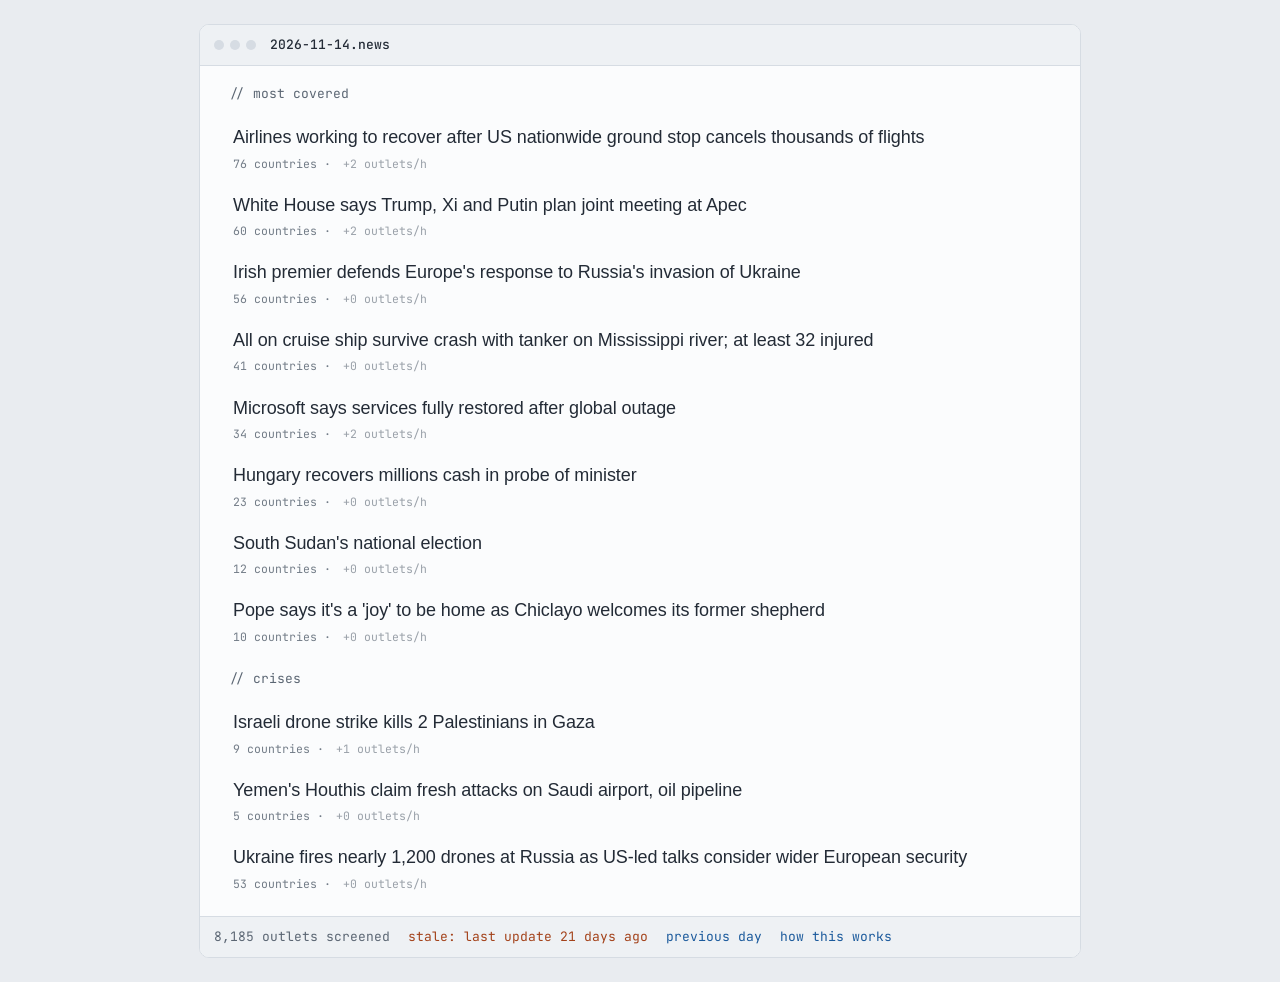
==== index.html @ 8b0b052a "update 2026-11-14T20:08Z" ====
<!doctype html>
<html lang="en">
<head>
<meta charset="utf-8">
<meta name="viewport" content="width=device-width, initial-scale=1, viewport-fit=cover">
<meta name="description" content="What most news outlets report right now, in the words they share. Built by counting, not written by anyone.">
<title>news</title>
<link rel="stylesheet" href="style.css?v=11">
</head>
<body>
<!--page-->
<div class="window">
  <div class="bar">
    <div class="dots" aria-hidden="true"><i></i><i></i><i></i></div>
    <div class="tab" id="tab">today.news</div>
  </div>
  <ol class="code" id="code" aria-live="off">
    <li class="note"><span class="c">// loading. Stories appear here, most widely reported first.</span></li>
  </ol>
  <div class="status" id="status"><span>connecting</span></div>
</div>

<script>
(function () {
  "use strict";
  var REFRESH_MS = 2 * 60 * 1000;      // a local check; new data arrives about every 15 minutes
  var STALE_MIN = 60;
  var SEEN_KEY = "plainfacts.seen";

  var shown = null;                    // payload currently on screen
  var open = {};                       // story ids the reader expanded
  var days = [];                       // archive days available
  var seen = null;                     // story ids present at the reader's previous visit
  try { seen = JSON.parse(localStorage.getItem(SEEN_KEY)); } catch (e) { seen = null; }
  if (!Array.isArray(seen)) seen = null;

  function el(tag, cls, text) {
    var e = document.createElement(tag);
    if (cls) e.className = cls;
    if (text != null) e.textContent = text;
    return e;
  }
  function plural(n, word) { return n.toLocaleString() + " " + word + (n === 1 ? "" : "s"); }
  function hhmm(iso) {
    var d = new Date(iso);
    return isNaN(d) ? "" : d.toLocaleTimeString([], { hour: "2-digit", minute: "2-digit", hour12: false });
  }
  function ago(iso) {
    var min = Math.max(0, Math.round((Date.now() - new Date(iso).getTime()) / 60000));
    if (min < 1) return "just now";
    if (min < 60) return min + " min ago";
    var h = Math.floor(min / 60);
    return h < 48 ? h + " h ago" : Math.floor(h / 24) + " days ago";
  }
  function route() {                   // "#2026-11-12" or "#2026-11-12-s123"
    var m = /^#(\d{4}-\d\d-\d\d)(?:-s(\w+))?$/.exec(location.hash);
    return m ? { day: m[1], story: m[2] || null } : null;
  }
  var TAGS = {};                       // no labels on lines (owner: just facts)

  function bars(a) {
    var max = Math.max.apply(null, a);
    if (!max) return null;
    var b = el("span", "bars");
    b.setAttribute("aria-hidden", "true");
    b.title = "new outlets per 15 minutes, last 3 hours";
    a.forEach(function (v) {
      var i = el("i");
      i.style.height = Math.max(1, Math.round(v / max * 11)) + "px";
      b.appendChild(i);
    });
    return b;
  }

  function line(l, r, day) {
    var li = el("li"), d = el("details"), s = el("summary");
    li.id = "s" + l.id;
    if (seen && seen.indexOf(l.id) < 0 && !r) li.className = "new";
    if (r && r.story === l.id) { li.className = "target"; d.open = true; }
    if (open[l.id]) d.open = true;
    d.addEventListener("toggle", function () { open[l.id] = d.open; });

    if (l.sentence) {
      s.appendChild(el("span", "t", l.sentence));
    } else {
      s.appendChild(el("span", "k", l.key));
      s.appendChild(document.createTextNode(": " + l.text));
    }
    if (l.context) s.appendChild(el("span", "ctx", l.context));
    var m = el("span", "m");
    m.appendChild(document.createTextNode((l.countries || 1) + (l.countries === 1 ? " country" : " countries") + " · "));
    var nh = l.new_hour || 0;          // pace: quiet, steady, rising, surging
    var rate = el("span", "rate " + (nh >= 30 ? "r3" : nh >= 10 ? "r2" : nh >= 3 ? "r1" : "r0"),
                  "+" + nh.toLocaleString() + " outlets/h");
    rate.title = "outlets that joined in the last hour";
    m.appendChild(rate);
    (l.show_tags || l.tags || []).forEach(function (t) {
      if (TAGS[t]) { m.appendChild(document.createTextNode(" · ")); m.appendChild(el("span", "tag", TAGS[t])); }
    });
    s.appendChild(m);
    d.appendChild(s);

    var more = el("div", "more");
    if (!l.sentence) {                  // counted words only when no sentence (normally never shown)
      var c = el("div", "counted");
      c.appendChild(document.createTextNode("counted words: "));
      c.appendChild(el("span", "k", l.key));
      c.appendChild(document.createTextNode(": " + l.text));
      more.appendChild(c);
    }
    (l.headlines || []).forEach(function (h) {
      var a = el("a", "h");
      a.href = h.u; a.target = "_blank"; a.rel = "noopener noreferrer";
      a.appendChild(document.createTextNode("“" + h.t + "” "));
      a.appendChild(el("span", "", h.d));
      more.appendChild(a);
    });
    if ((l.links || []).length) {
      var also = el("div", "also");
      l.links.forEach(function (k) {
        var a = el("a", "", k.d);
        a.href = k.u; a.target = "_blank"; a.rel = "noopener noreferrer";
        also.appendChild(a);
      });
      more.appendChild(also);
    }
    var foot = el("div", "foot");
    var facts = ["first seen " + hhmm(l.first), l.outlets.toLocaleString() + " outlets", plural(l.wordings, "wording")];
    if (l.related) facts.push(l.related + " related");
    if (l.other_lang) facts.push(l.other_lang.toLocaleString() + " non-English");
    var fs = el("span", "", facts.join(" · "));
    var b = bars(l.spark || []);
    if (b) fs.appendChild(b);
    foot.appendChild(fs);
    var copy = el("button", "copy", "copy link");
    copy.type = "button";
    copy.addEventListener("click", function () {
      var url = location.href.split("#")[0] + "#" + day + "-s" + l.id;
      var done = function () { copy.textContent = "link copied"; };
      var fallback = function () { copy.textContent = url; };
      try { navigator.clipboard.writeText(url).then(done, fallback); } catch (e) { fallback(); }
    });
    foot.appendChild(copy);
    more.appendChild(foot);
    d.appendChild(more);
    li.appendChild(d);
    return li;
  }

  function status(data, r) {
    var st = document.getElementById("status");
    st.textContent = "";
    var sc = data.screened || {};
    st.appendChild(el("span", "", (sc.outlets || 0).toLocaleString() + " outlets screened"));
    if (r) {
      st.appendChild(el("span", "", "archive of " + data.day));
      var today = el("a", "", "today");
      today.href = "#";
      today.addEventListener("click", function (e) {
        e.preventDefault();
        history.replaceState(null, "", location.pathname + location.search);
        shown = null; load();
      });
      st.appendChild(today);
    } else {
      var mins = (Date.now() - new Date(data.updated).getTime()) / 60000;
      var until = data.data_until ? hhmm(data.data_until) : "";
      st.appendChild(el("span", mins > STALE_MIN ? "stale" : "",
        mins > STALE_MIN ? "stale: last update " + ago(data.updated) : "news up to " + until));
    }
    var i = days.indexOf(data.day);
    var prev = i > 0 ? days[i - 1] : (i < 0 && days.length ? days[days.length - 1] : null);
    if (prev && prev !== data.day) {
      var p = el("a", "", "previous day");
      p.href = "#" + prev;
      st.appendChild(p);
    }
    var how = el("a", "", "how this works");
    how.href = "how.html";
    st.appendChild(how);
    if (data.note) st.appendChild(el("span", "stale", data.note));
  }

  function render(data, r) {
    shown = data;
    var code = document.getElementById("code");
    document.getElementById("tab").textContent = (data.day || "today") + ".news";
    code.textContent = "";
    var found = false, section = null;
    var hours = data.history_hours || 24;
    var SECTIONS = { "new": "// new in the last 3 hours", "day": "// most covered", "ongoing": "// crises" };
    var legend = "";
    (data.lines || []).forEach(function (l) {
      if (r && r.story === l.id) found = true;
      if (l.section && l.section !== section && SECTIONS[l.section]) {
        section = l.section;
        var h = el("li", "note sec");
        h.appendChild(el("span", "c", SECTIONS[section] + legend));
        legend = "";
        code.appendChild(h);
      }
      code.appendChild(line(l, r, data.day));
    });
    if (!(data.lines || []).length) {
      var none = el("li", "note");
      none.appendChild(el("span", "c", "// no story has reached enough outlets yet"));
      code.appendChild(none);
    }
    if (r && r.story && !found) {
      var gone = el("li", "note");
      gone.appendChild(el("span", "c", "// the linked story is no longer among this day's most reported"));
      code.appendChild(gone);
    }
    status(data, r);
    if (r && found) {
      var t = document.getElementById("s" + r.story);
      if (t && t.scrollIntoView) t.scrollIntoView({ block: "center" });
    }
  }

  function getJSON(path) {
    return fetch(path, { cache: "no-store" }).then(function (res) {
      if (!res.ok) throw new Error(String(res.status));
      return res.json();
    });
  }

  function load() {
    var r = route();
    getJSON(r ? "archive/" + r.day + ".json" : "data.json").then(function (data) {
      // Rebuild the list only when the data changed, so focus and open lines survive.
      if (!shown || shown.updated !== data.updated || shown.day !== data.day || r) render(data, r);
      else status(data, r);
    }).catch(function () {
      var st = document.getElementById("status");
      if (shown) return;
      var msg = r ? "no archive exists for " + r.day : "no data yet: the first update has not run";
      var code = document.getElementById("code"), li = el("li", "note");
      code.textContent = "";
      li.appendChild(el("span", "c", "// " + msg));
      code.appendChild(li);
      st.textContent = "";
      if (r) { var back = el("a", "", "today"); back.href = "./"; st.appendChild(back); }
      else st.appendChild(el("span", "", "waiting"));
    });
  }

  function remember() {                // what the reader has seen, for the "+" marks next time
    if (!shown || route()) return;
    try { localStorage.setItem(SEEN_KEY, JSON.stringify(shown.lines.map(function (l) { return l.id; }))); } catch (e) {}
  }

  getJSON("archive/index.json").then(function (d) { if (Array.isArray(d)) days = d; if (shown) status(shown, route()); })
    .catch(function () {});
  load();
  setInterval(load, REFRESH_MS);
  setInterval(function () { if (shown) status(shown, route()); }, 30000);
  window.addEventListener("hashchange", function () { shown = null; load(); });
  document.addEventListener("visibilitychange", function () {
    if (document.hidden) remember(); else load();
  });
  window.addEventListener("pagehide", remember);
})();
</script>
<!--/page-->
</body>
</html>
---- style.css ----
/* Layout: one editor window; a file of the day's stories, one numbered line each. */
@font-face {
  font-family: "JetBrains Mono"; font-weight: 400; font-style: normal; font-display: swap;
  src: url("fonts/jetbrains-mono-latin-400-normal.woff2") format("woff2");
}
@font-face {
  font-family: "JetBrains Mono"; font-weight: 500; font-style: normal; font-display: swap;
  src: url("fonts/jetbrains-mono-latin-500-normal.woff2") format("woff2");
}
:root {
  color-scheme: dark;
  --bg: #12161c;
  --window: #1a2029;
  --chrome: #222a35;
  --rule: #2e3846;
  --fg: #d9dfe7;
  --dim: #8f9aa8;
  --key: #7fb4e6;
  --num: #e3b877;
  --up: #86b99a;
  --warn: #e39a77;
  --mono: "JetBrains Mono", ui-monospace, "SF Mono", Menlo, Consolas, monospace;
}
@media (prefers-color-scheme: light) {
  :root:not([data-theme="dark"]) {
    color-scheme: light;
    --bg: #e9ecf0; --window: #fbfcfd; --chrome: #eef1f4; --rule: #d6dce3;
    --fg: #232b36; --dim: #5b6673; --key: #1b5a9c; --num: #8a5200; --up: #2a6848; --warn: #a3421a;
  }
}
:root[data-theme="light"] {
  color-scheme: light;
  --bg: #e9ecf0; --window: #fbfcfd; --chrome: #eef1f4; --rule: #d6dce3;
  --fg: #232b36; --dim: #5b6673; --key: #1b5a9c; --num: #8a5200; --up: #2a6848; --warn: #a3421a;
}
html { -webkit-text-size-adjust: 100%; }
body {
  margin: 0;
  background: var(--bg); color: var(--fg);
  font: 400 15px/1.55 var(--mono);
  padding-block: 24px;
  padding-left: max(16px, env(safe-area-inset-left, 0px));
  padding-right: max(16px, env(safe-area-inset-right, 0px));
}
.window {
  max-width: 880px; margin: 0 auto;
  background: var(--window);
  border: 1px solid var(--rule); border-radius: 10px; overflow: hidden;
}
.bar {
  display: flex; align-items: center; gap: 14px;
  background: var(--chrome); border-bottom: 1px solid var(--rule);
  padding: 10px 14px;
}
.dots { display: flex; gap: 6px; }
.dots i { width: 10px; height: 10px; border-radius: 50%; background: var(--rule); }
.tab { color: var(--fg); font-size: 13px; font-weight: 500; min-width: 0; overflow-wrap: anywhere; }
a { color: var(--key); text-decoration: none; }
a:hover { text-decoration: underline; }
a:focus-visible, summary:focus-visible, button:focus-visible {
  outline: 2px solid var(--key); outline-offset: 2px; border-radius: 2px;
}

/* the news file */
ol.code { list-style: none; margin: 0; padding: 14px 0; counter-reset: ln; }
ol.code > li {
  counter-increment: ln;
  display: grid; grid-template-columns: 2.2em minmax(0, 1fr);
  padding: 10px 16px 10px 0;
}
ol.code > li::before {
  content: ""; color: var(--dim);
  text-align: right; padding-right: 1.3em;
  font-variant-numeric: tabular-nums; user-select: none;
}
ol.code > li::before { white-space: nowrap; }
ol.code > li.new::before { content: "+"; color: var(--up); }
ol.code > li.note { counter-increment: none; }
ol.code > li.note::before { content: ""; }
ol.code > li.sec { padding-top: 14px; font-size: 13px; counter-set: ln 0; }   /* each section numbered from 1 */
ol.code > li.sec:first-child { padding-top: 4px; }
ol.code > li.target { background: var(--chrome); }
ol.code > li > * { min-width: 0; overflow-wrap: anywhere; }
.c { color: var(--dim); }
.k { color: var(--key); font-weight: 500; }
summary { font-size: 17px; }
/* the headline itself in a reading face; the window, numbers and notes stay monospace */
summary .t { font-family: -apple-system, BlinkMacSystemFont, "Segoe UI", Roboto, "Helvetica Neue", Arial, sans-serif;
  font-size: 18px; line-height: 1.4; font-weight: 500; letter-spacing: -0.005em; }
summary .k { color: inherit; }
details > summary { list-style: none; cursor: pointer; }
details > summary::-webkit-details-marker { display: none; }
.m { display: block; color: var(--dim); font-size: 11.5px; line-height: 1.5; margin-top: 4px; opacity: .85; font-variant-numeric: tabular-nums; }
.m .tag { color: var(--warn); }
.ctx { display: block; color: var(--dim); font-size: 14px; line-height: 1.4; margin-top: 4px;
  font-family: -apple-system, BlinkMacSystemFont, "Segoe UI", Roboto, "Helvetica Neue", Arial, sans-serif; }
/* pace of coverage: the hourly counter is coloured by how fast outlets are joining */
.rate { padding: 1px 5px; border-radius: 4px; }
.rate.r0 { opacity: .7; }
.rate.r1 { color: var(--fg); }
.rate.r2 { color: var(--up); background: color-mix(in srgb, var(--up) 14%, transparent); }
.rate.r3 { color: var(--num); background: color-mix(in srgb, var(--num) 16%, transparent); font-weight: 500; }
.bars { display: inline-flex; align-items: flex-end; gap: 2px; height: 11px; margin-left: 8px; vertical-align: baseline; }
.more .counted { color: var(--dim); padding: 4px 0; }
.bars i { width: 3px; background: var(--dim); border-radius: 1px; }
.more { margin-top: 8px; padding: 2px 0 4px 12px; border-left: 1px solid var(--rule); font-size: 13px; }
.more .h { display: block; padding: 6px 0; color: var(--fg);
  font-family: -apple-system, BlinkMacSystemFont, "Segoe UI", Roboto, "Helvetica Neue", Arial, sans-serif; font-size: 15px; line-height: 1.4; }
.more .h span { font-family: var(--mono); font-size: 12.5px; }
.more .h span { color: var(--dim); }
.more .also { display: flex; flex-wrap: wrap; gap: 0 16px; }
.more .also a { color: var(--dim); padding: 6px 0; }
.more .foot { display: flex; flex-wrap: wrap; align-items: center; gap: 4px 16px; color: var(--dim); }
button.copy {
  font: inherit; color: var(--key); background: none; border: 0; padding: 6px 0; cursor: pointer;
}
@media (max-width: 480px) {
  body { padding-left: max(8px, env(safe-area-inset-left, 0px)); padding-right: max(8px, env(safe-area-inset-right, 0px)); }
  ol.code > li { grid-template-columns: 1.6em minmax(0, 1fr); padding-right: 12px; }
  ol.code > li::before { padding-right: .8em; }
  .m { font-size: 11.5px; }
  summary .t { font-size: 17.5px; }
  ol.code > li { padding-top: 10px; padding-bottom: 10px; }
}
.status {
  display: flex; flex-wrap: wrap; gap: 2px 18px; align-items: center;
  border-top: 1px solid var(--rule); background: var(--chrome);
  color: var(--dim); font-size: 13px; padding: 4px 14px;
}
.status > * { padding: 6px 0; }
.status .stale { color: var(--warn); }

/* the method page */
.doc { padding: 18px 20px 22px; max-width: 68ch; }
.doc h1 { font-size: 15px; font-weight: 500; color: var(--key); margin: 0 0 4px; }
.doc h2 { font-size: 15px; font-weight: 500; color: var(--num); margin: 22px 0 4px; }
.doc p, .doc ul { margin: 0 0 10px; }
.doc ul { padding-left: 1.4em; }
.doc li { margin-bottom: 4px; }
.doc .fill { color: var(--warn); font-weight: 500; }
@media (prefers-reduced-motion: no-preference) {
  ol.code > li.target { transition: background .6s; }
}
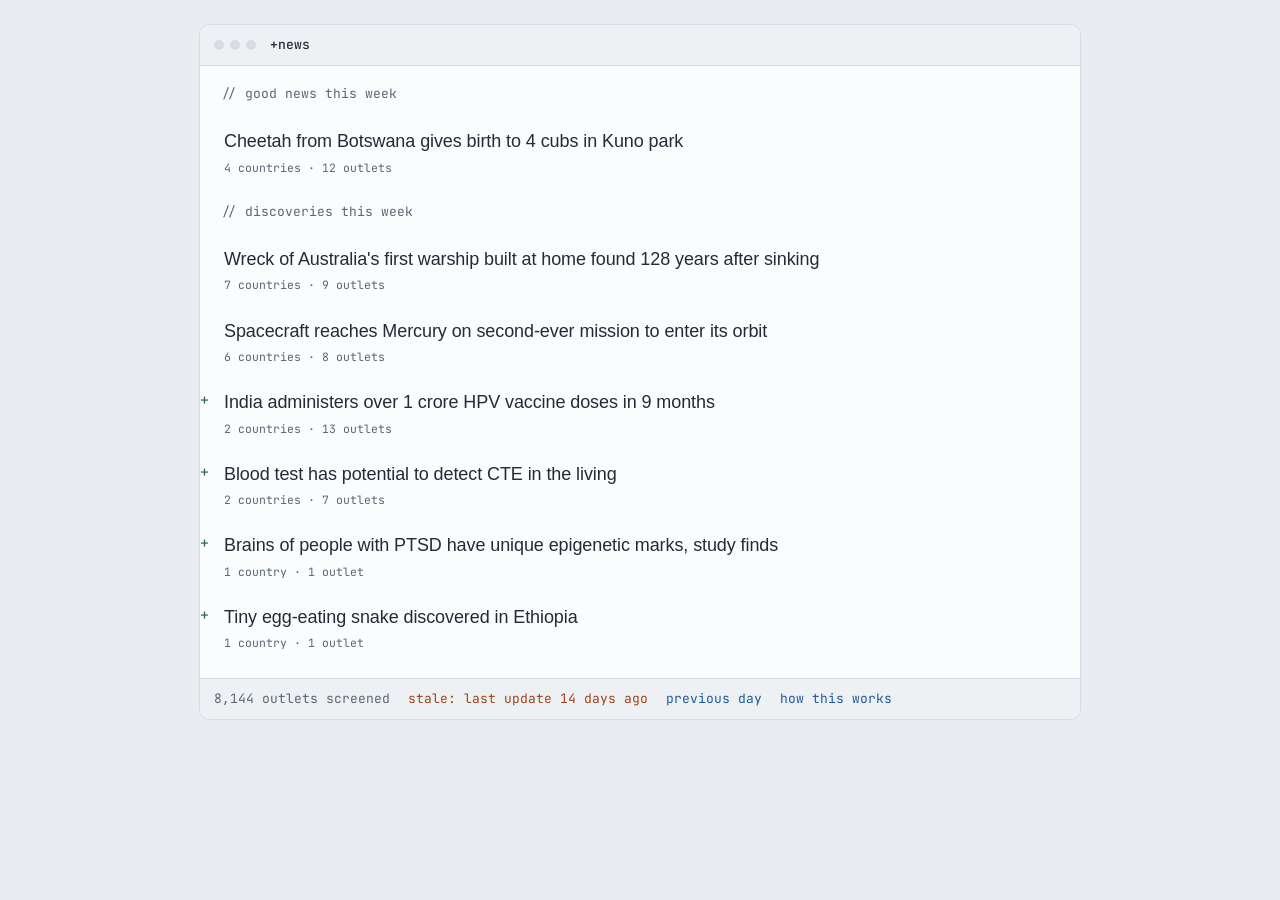
==== commit 1b8dcde4: "update 2026-11-21T16:03Z" ====
--- a/index.html
+++ b/index.html
@@ -4,15 +4,21 @@
 <meta charset="utf-8">
 <meta name="viewport" content="width=device-width, initial-scale=1, viewport-fit=cover">
 <meta name="description" content="What most news outlets report right now, in the words they share. Built by counting, not written by anyone.">
-<title>news</title>
-<link rel="stylesheet" href="style.css?v=11">
+<link rel="icon" href="favicon.svg" type="image/svg+xml">
+<link rel="icon" href="favicon.png" sizes="48x48" type="image/png">
+<link rel="apple-touch-icon" href="apple-touch-icon.png">
+<link rel="manifest" href="manifest.webmanifest">
+<meta name="theme-color" content="#12161c">
+<meta name="apple-mobile-web-app-title" content="+news">
+<title>+news</title>
+<link rel="stylesheet" href="style.css?v=16">
 </head>
 <body>
 <!--page-->
 <div class="window">
   <div class="bar">
     <div class="dots" aria-hidden="true"><i></i><i></i><i></i></div>
-    <div class="tab" id="tab">today.news</div>
+    <div class="tab" id="tab">+news</div>
   </div>
   <ol class="code" id="code" aria-live="off">
     <li class="note"><span class="c">// loading. Stories appear here, most widely reported first.</span></li>
@@ -75,7 +81,7 @@
   function line(l, r, day) {
     var li = el("li"), d = el("details"), s = el("summary");
     li.id = "s" + l.id;
-    if (seen && seen.indexOf(l.id) < 0 && !r) li.className = "new";
+    if ((seen && seen.indexOf(l.id) < 0 && !r) || l.today) li.className = "new";   // "+": new today
     if (r && r.story === l.id) { li.className = "target"; d.open = true; }
     if (open[l.id]) d.open = true;
     d.addEventListener("toggle", function () { open[l.id] = d.open; });
@@ -88,12 +94,14 @@
     }
     if (l.context) s.appendChild(el("span", "ctx", l.context));
     var m = el("span", "m");
-    m.appendChild(document.createTextNode((l.countries || 1) + (l.countries === 1 ? " country" : " countries") + " · "));
-    var nh = l.new_hour || 0;          // pace: quiet, steady, rising, surging
+    m.appendChild(document.createTextNode((l.countries || 1) + (l.countries === 1 ? " country" : " countries")));
+    var nh = l.new_hour || 0;          // pace: quiet, steady, rising, surging; none shown when no outlet joined
+    m.appendChild(document.createTextNode(" · "));
+    if (DATA_GOOD) m.appendChild(document.createTextNode((l.outlets || 1).toLocaleString() + (l.outlets === 1 ? " outlet" : " outlets")));
     var rate = el("span", "rate " + (nh >= 30 ? "r3" : nh >= 10 ? "r2" : nh >= 3 ? "r1" : "r0"),
                   "+" + nh.toLocaleString() + " outlets/h");
     rate.title = "outlets that joined in the last hour";
-    m.appendChild(rate);
+    if (!DATA_GOOD) m.appendChild(rate);           // the pace of the hour means little for a week's good news
     (l.show_tags || l.tags || []).forEach(function (t) {
       if (TAGS[t]) { m.appendChild(document.createTextNode(" · ")); m.appendChild(el("span", "tag", TAGS[t])); }
     });
@@ -117,6 +125,7 @@
     });
     if ((l.links || []).length) {
       var also = el("div", "also");
+      also.appendChild(el("span", "lbl", "also reported by"));
       l.links.forEach(function (k) {
         var a = el("a", "", k.d);
         a.href = k.u; a.target = "_blank"; a.rel = "noopener noreferrer";
@@ -125,12 +134,14 @@
       more.appendChild(also);
     }
     var foot = el("div", "foot");
-    var facts = ["first seen " + hhmm(l.first), l.outlets.toLocaleString() + " outlets", plural(l.wordings, "wording")];
+    var facts = ["first seen " + hhmm(l.first), l.outlets.toLocaleString() + " outlets",
+                 plural(l.wordings, "different headline")];
     if (l.related) facts.push(l.related + " related");
-    if (l.other_lang) facts.push(l.other_lang.toLocaleString() + " non-English");
-    var fs = el("span", "", facts.join(" · "));
+    if (l.other_lang) facts.push(l.other_lang.toLocaleString() + " in other languages");
+    var fs = el("span", "facts");
+    facts.forEach(function (f) { fs.appendChild(el("span", "f", f)); });
     var b = bars(l.spark || []);
-    if (b) fs.appendChild(b);
+    if (b) { var sp = el("span", "f"); sp.appendChild(b); sp.appendChild(document.createTextNode(" last 3 h")); fs.appendChild(sp); }
     foot.appendChild(fs);
     var copy = el("button", "copy", "copy link");
     copy.type = "button";
@@ -178,17 +189,19 @@
     var how = el("a", "", "how this works");
     how.href = "how.html";
     st.appendChild(how);
-    if (data.note) st.appendChild(el("span", "stale", data.note));
-  }
-
+    if (data.note) st.appendChild(el("span", data.good ? "c" : "stale", data.note));
+  }
+
+  var DATA_GOOD = false;
   function render(data, r) {
+    DATA_GOOD = !!data.good;
     shown = data;
     var code = document.getElementById("code");
-    document.getElementById("tab").textContent = (data.day || "today") + ".news";
+    document.getElementById("tab").textContent = "+news";
     code.textContent = "";
     var found = false, section = null;
     var hours = data.history_hours || 24;
-    var SECTIONS = { "new": "// new in the last 3 hours", "day": "// most covered", "ongoing": "// crises" };
+    var SECTIONS = { "new": "// new in the last 3 hours", "day": "// good news this week", "science": "// discoveries this week", "ongoing": "// crises", "world": "// around the world" };
     var legend = "";
     (data.lines || []).forEach(function (l) {
       if (r && r.story === l.id) found = true;
@@ -203,7 +216,7 @@
     });
     if (!(data.lines || []).length) {
       var none = el("li", "note");
-      none.appendChild(el("span", "c", "// no story has reached enough outlets yet"));
+      none.appendChild(el("span", "c", "// no good news this week yet"));
       code.appendChild(none);
     }
     if (r && r.story && !found) {
@@ -250,6 +263,7 @@
     try { localStorage.setItem(SEEN_KEY, JSON.stringify(shown.lines.map(function (l) { return l.id; }))); } catch (e) {}
   }
 
+  if ("serviceWorker" in navigator) { try { navigator.serviceWorker.register("sw.js"); } catch (e) {} }
   getJSON("archive/index.json").then(function (d) { if (Array.isArray(d)) days = d; if (shown) status(shown, route()); })
     .catch(function () {});
   load();
--- a/style.css
+++ b/style.css
@@ -65,8 +65,8 @@
 ol.code { list-style: none; margin: 0; padding: 14px 0; counter-reset: ln; }
 ol.code > li {
   counter-increment: ln;
-  display: grid; grid-template-columns: 2.2em minmax(0, 1fr);
-  padding: 10px 16px 10px 0;
+  display: grid; grid-template-columns: 1.6em minmax(0, 1fr);
+  padding: 12px 16px 12px 0;
 }
 ol.code > li::before {
   content: ""; color: var(--dim);
@@ -90,13 +90,13 @@
 summary .k { color: inherit; }
 details > summary { list-style: none; cursor: pointer; }
 details > summary::-webkit-details-marker { display: none; }
-.m { display: block; color: var(--dim); font-size: 11.5px; line-height: 1.5; margin-top: 4px; opacity: .85; font-variant-numeric: tabular-nums; }
+.m { display: block; color: var(--dim); font-size: 11.5px; line-height: 1.5; margin-top: 4px; font-variant-numeric: tabular-nums; }
 .m .tag { color: var(--warn); }
 .ctx { display: block; color: var(--dim); font-size: 14px; line-height: 1.4; margin-top: 4px;
   font-family: -apple-system, BlinkMacSystemFont, "Segoe UI", Roboto, "Helvetica Neue", Arial, sans-serif; }
 /* pace of coverage: the hourly counter is coloured by how fast outlets are joining */
-.rate { padding: 1px 5px; border-radius: 4px; }
-.rate.r0 { opacity: .7; }
+.rate { padding: 1px 6px; border-radius: 4px; }
+.rate.r0 { color: var(--dim); opacity: .6; }
 .rate.r1 { color: var(--fg); }
 .rate.r2 { color: var(--up); background: color-mix(in srgb, var(--up) 14%, transparent); }
 .rate.r3 { color: var(--num); background: color-mix(in srgb, var(--num) 16%, transparent); font-weight: 500; }
@@ -104,23 +104,23 @@
 .more .counted { color: var(--dim); padding: 4px 0; }
 .bars i { width: 3px; background: var(--dim); border-radius: 1px; }
 .more { margin-top: 8px; padding: 2px 0 4px 12px; border-left: 1px solid var(--rule); font-size: 13px; }
-.more .h { display: block; padding: 6px 0; color: var(--fg);
-  font-family: -apple-system, BlinkMacSystemFont, "Segoe UI", Roboto, "Helvetica Neue", Arial, sans-serif; font-size: 15px; line-height: 1.4; }
-.more .h span { font-family: var(--mono); font-size: 12.5px; }
+.more .h { display: block; padding: 9px 0; color: var(--fg);
+  font-family: -apple-system, BlinkMacSystemFont, "Segoe UI", Roboto, "Helvetica Neue", Arial, sans-serif; font-size: 16px; line-height: 1.4; }
+.more .h span { font-family: var(--mono); font-size: 13px; }
 .more .h span { color: var(--dim); }
-.more .also { display: flex; flex-wrap: wrap; gap: 0 16px; }
-.more .also a { color: var(--dim); padding: 6px 0; }
+.more .also { display: flex; flex-wrap: wrap; gap: 0 14px; }
+.more .also a { color: var(--dim); padding: 7px 0; font-size: 13.5px; }
 .more .foot { display: flex; flex-wrap: wrap; align-items: center; gap: 4px 16px; color: var(--dim); }
 button.copy {
-  font: inherit; color: var(--key); background: none; border: 0; padding: 6px 0; cursor: pointer;
+  font: inherit; color: var(--key); background: none; border: 0; padding: 10px 0; cursor: pointer; font-size: 13.5px;
 }
 @media (max-width: 480px) {
   body { padding-left: max(8px, env(safe-area-inset-left, 0px)); padding-right: max(8px, env(safe-area-inset-right, 0px)); }
-  ol.code > li { grid-template-columns: 1.6em minmax(0, 1fr); padding-right: 12px; }
-  ol.code > li::before { padding-right: .8em; }
-  .m { font-size: 11.5px; }
-  summary .t { font-size: 17.5px; }
-  ol.code > li { padding-top: 10px; padding-bottom: 10px; }
+  ol.code > li { grid-template-columns: 1.1em minmax(0, 1fr); padding-right: 10px; padding-top: 12px; padding-bottom: 12px; }
+  ol.code > li::before { padding-right: .3em; }
+  summary .t { font-size: 18px; line-height: 1.38; }
+  summary { padding: 2px 0; }
+  .status > * { padding: 9px 0; }
 }
 .status {
   display: flex; flex-wrap: wrap; gap: 2px 18px; align-items: center;
@@ -141,3 +141,11 @@
 @media (prefers-reduced-motion: no-preference) {
   ol.code > li.target { transition: background .6s; }
 }
+
+/* opened line: labelled source list, facts that never break mid-phrase */
+.more .also .lbl { color: var(--dim); padding: 10px 0; flex-basis: 100%; font-size: 12px; }
+.more .facts { display: flex; flex-wrap: wrap; gap: 2px 12px; }
+.more .facts .f { white-space: nowrap; }
+
+.bars { height: 14px; }
+.bars i { width: 4px; }
